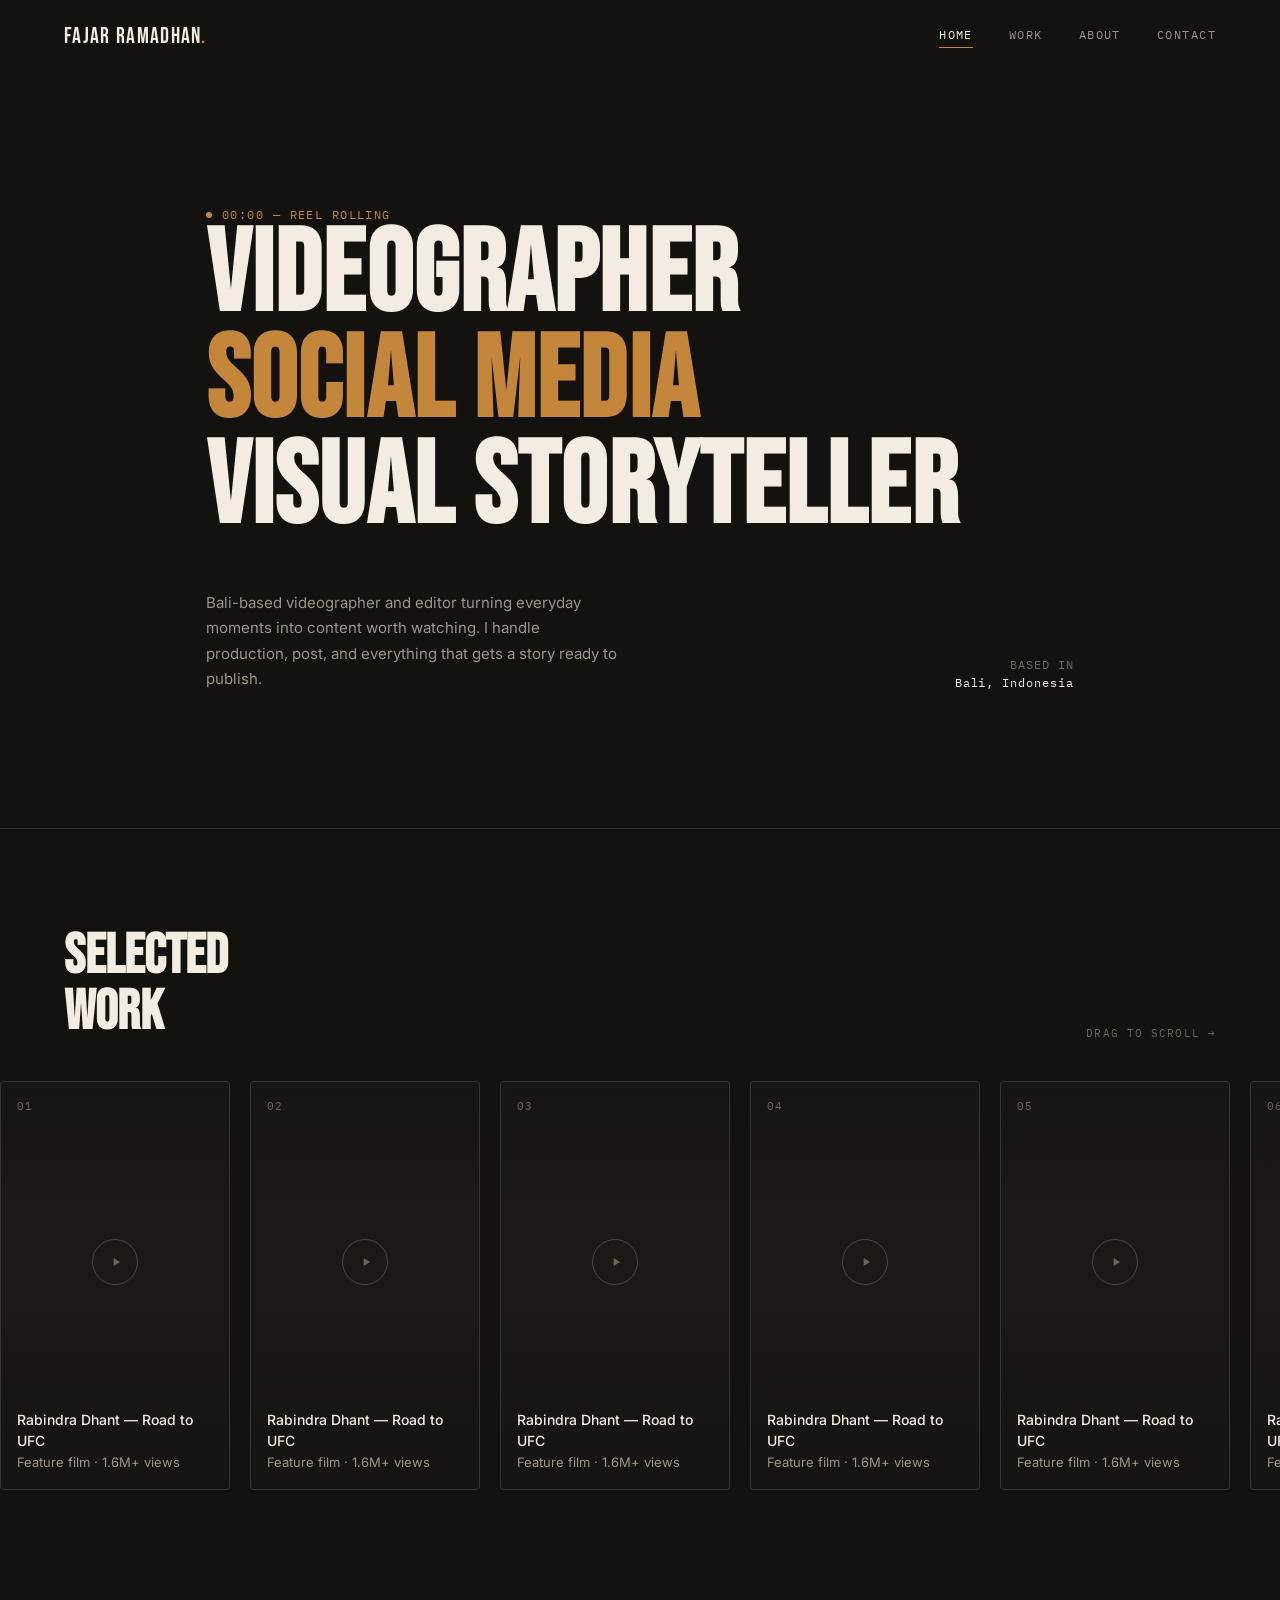
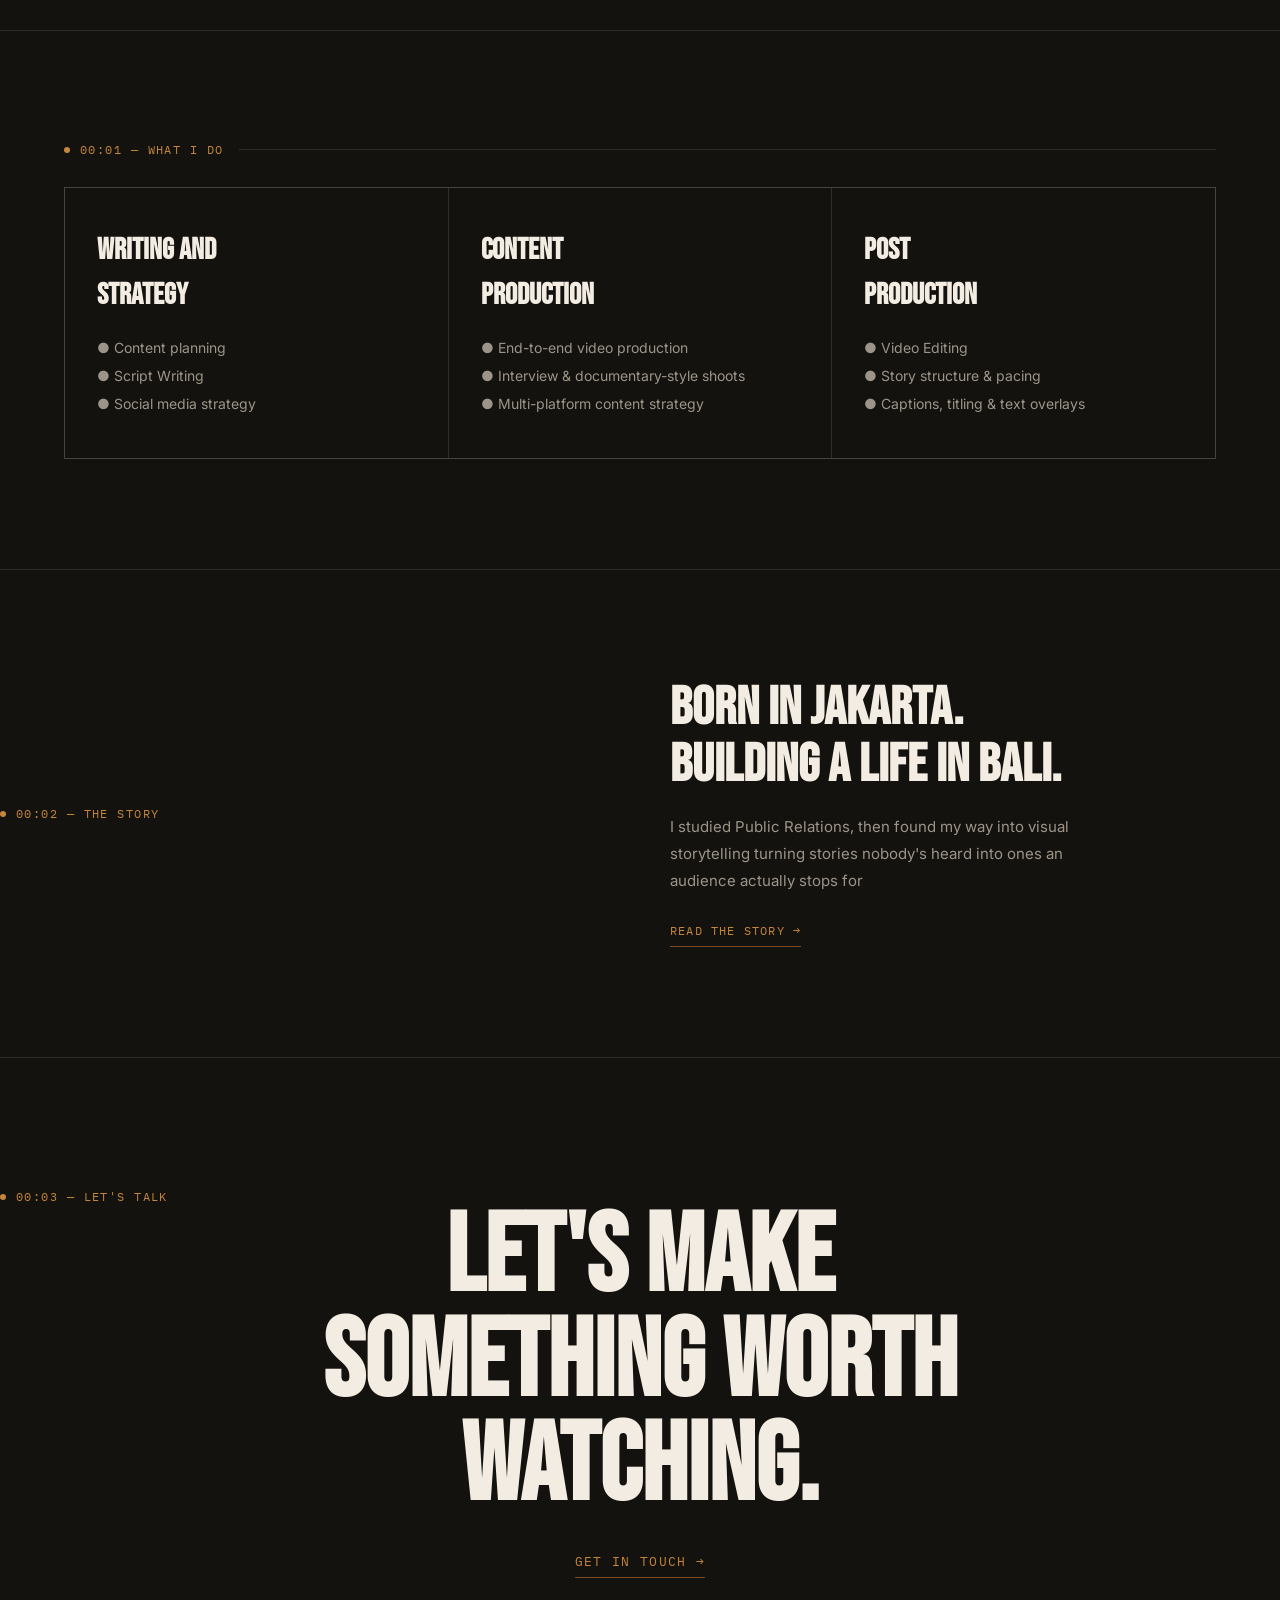
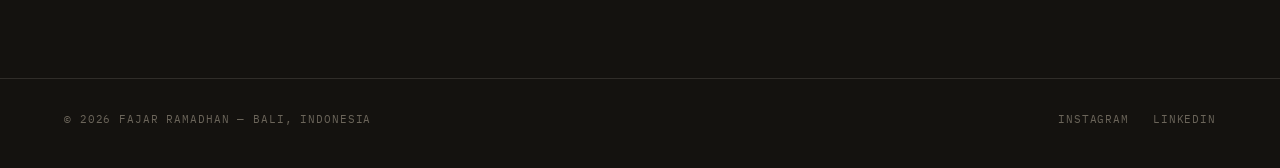
==== index.html @ 6af73016 "Initial portfolio commit" ====
<!DOCTYPE html>
<html lang="en">
<head>
<meta charset="UTF-8">
<meta name="viewport" content="width=device-width, initial-scale=1.0">
<title>Fajar Ramadhan — Videographer / Visual Storyteller</title>
<meta name="description" content="Portfolio of Fajar Ramadhan — Videographer, Social Media, Visual Storyteller.">
<link rel="stylesheet" href="style.css">
</head>
<body>

<header class="site-header">
  <a href="index.html" class="logo">FAJAR RAMADHAN<span>.</span></a>
  <nav class="site-nav">
    <a href="index.html" aria-current="page">Home</a>
    <a href="work.html">Work</a>
    <a href="about.html">About</a>
    <a href="contact.html">Contact</a>
  </nav>
  <button class="nav-toggle" aria-expanded="false" aria-label="Toggle menu">MENU</button>
</header>

<main>

 <!-- HERO -->
<section class="hero">
  <div class="wrap">
    <div class="timecode load-in load-in-1">00:00 — Reel rolling</div>
    <h1 class="hero-title">
      <span class="load-in load-in-2" style="display:block;">Videographer</span>
      <span class="load-in load-in-3 accent-word" style="display:block;">Social Media</span>
      <span class="load-in load-in-4" style="display:block;">Visual Storyteller</span>
    </h1>
    <div class="hero-foot load-in load-in-5">
      <p class="hero-copy">
        Bali-based videographer and editor turning everyday moments into content worth watching.
        I handle production, post, and everything that gets a story ready to publish.
      </p>
      <div class="hero-meta">
        <dl>
          <dt>Based in</dt>
          <dd>Bali, Indonesia</dd>
        </dl>
      </div>
    </div>
  </div>
</section>

  <!-- FILMSTRIP — signature element -->
  <section class="filmstrip-section reveal">
    <div class="filmstrip-head wrap">
      <h2>Selected<br>Work</h2>
      <span class="filmstrip-hint">Drag to scroll →</span>
    </div>

    <div class="filmstrip" id="workFilmstrip">
      <!-- Reel cards are placeholders — swap .reel-placeholder for a <video> tag once footage is curated -->
      <a class="reel-card" href="work.html">
  <video data-src="videos/rabindra.mp4" muted loop playsinline></video>
  <div class="reel-overlay">
    <span class="reel-num">01</span>
    <span class="reel-play"><svg viewBox="0 0 24 24" fill="currentColor"><path d="M8 5v14l11-7z"/></svg></span>
    <span class="reel-label"><b>Rabindra Dhant — Road to UFC</b>Feature film · 1.6M+ views</span>
  </div>
</a>
      <a class="reel-card" href="#">
  <video data-src="videos/rabindra.mp4" muted loop playsinline></video>
  <div class="reel-overlay">
    <span class="reel-num">02</span>
    <span class="reel-play"><svg viewBox="0 0 24 24" fill="currentColor"><path d="M8 5v14l11-7z"/></svg></span>
    <span class="reel-label"><b>Rabindra Dhant — Road to UFC</b>Feature film · 1.6M+ views</span>
  </div>
</a>
     <a class="reel-card" href="#">
  <video data-src="videos/rabindra.mp4" muted loop playsinline></video>
  <div class="reel-overlay">
    <span class="reel-num">03</span>
    <span class="reel-play"><svg viewBox="0 0 24 24" fill="currentColor"><path d="M8 5v14l11-7z"/></svg></span>
    <span class="reel-label"><b>Rabindra Dhant — Road to UFC</b>Feature film · 1.6M+ views</span>
  </div>
</a>
      <a class="reel-card" href="#">
  <video data-src="videos/rabindra.mp4" muted loop playsinline></video>
  <div class="reel-overlay">
    <span class="reel-num">04</span>
    <span class="reel-play"><svg viewBox="0 0 24 24" fill="currentColor"><path d="M8 5v14l11-7z"/></svg></span>
    <span class="reel-label"><b>Rabindra Dhant — Road to UFC</b>Feature film · 1.6M+ views</span>
  </div>
</a>
      <a class="reel-card" href="#">
  <video data-src="videos/rabindra.mp4" muted loop playsinline></video>
  <div class="reel-overlay">
    <span class="reel-num">05</span>
    <span class="reel-play"><svg viewBox="0 0 24 24" fill="currentColor"><path d="M8 5v14l11-7z"/></svg></span>
    <span class="reel-label"><b>Rabindra Dhant — Road to UFC</b>Feature film · 1.6M+ views</span>
  </div>
</a>
      <a class="reel-card" href="#">
  <video data-src="videos/rabindra.mp4" muted loop playsinline></video>
  <div class="reel-overlay">
    <span class="reel-num">06</span>
    <span class="reel-play"><svg viewBox="0 0 24 24" fill="currentColor"><path d="M8 5v14l11-7z"/></svg></span>
    <span class="reel-label"><b>Rabindra Dhant — Road to UFC</b>Feature film · 1.6M+ views</span>
  </div>
</a>
    </div>
  </section>

  <!-- SERVICES -->
  <section class="services-section reveal">
    <div class="wrap">
      <div class="eyebrow-line">
        <span class="timecode">00:01 — What I do</span>
        <span class="rule"></span>
      </div>
    </div>
    <div class="wrap">
      <div class="services-grid">
        <div class="service-cell">
          <h3>Writing and<br>Strategy</h3>
          <ul>
            <li>●	Content planning</li>
            <li>●	Script Writing</li>
            <li>●	Social media strategy</li>
          </ul>
        </div>
        <div class="service-cell">
          <h3>Content<br>Production</h3>
          <ul>
            <li>●	End-to-end video production</li>
            <li>●	Interview & documentary-style shoots</li>
            <li>●	Multi-platform content strategy</li>
          </ul>
        </div>
        <div class="service-cell">
          <h3>Post<br>Production</h3>
          <ul>
            <li>●	Video Editing</li>
            <li>●	Story structure & pacing</li>
            <li>●	Captions, titling & text overlays</li>
          </ul>
        </div>
      </div>
    </div>
  </section>

  <!-- ABOUT TEASER -->
  <section class="about-teaser wrap reveal">
    <div>
      <div class="timecode">00:02 — The story</div>
    </div>
    <div>
      <h2>Born in Jakarta.
        <br>Building a life in Bali.</h2>
      <p>
        I studied Public Relations, then found my way into visual storytelling
        turning stories nobody's heard into ones an audience actually stops for
      </p>
      <a href="about.html" class="text-link">Read the story →</a>
    </div>
  </section>

  <!-- CONTACT CTA -->
  <section class="contact-cta wrap reveal">
    <div class="timecode">00:03 — Let's talk</div>
    <h2>Let's make<br>something worth<br>watching.</h2>
    <a href="contact.html" class="text-link">Get in touch →</a>
  </section>

</main>

<footer class="site-footer">
  <span>© 2026 Fajar Ramadhan — Bali, Indonesia</span>
  <div class="footer-socials">
    <a href="https://instagram.com/fajarmdhn" target="_blank" rel="noopener">Instagram</a>
    <a href="https://www.linkedin.com/in/fajar-ramadhan-98757799/" target="_blank" rel="noopener">LinkedIn</a>
  </div>
</footer>

<script src="script.js"></script>
</body>
</html>
---- style.css ----
/* ==========================================================
   FAJAR — VIDEOGRAPHER PORTFOLIO
   Token system
   ========================================================== */

@import url('https://fonts.googleapis.com/css2?family=Bebas+Neue&family=IBM+Plex+Mono:wght@400;500&family=Inter:wght@400;500;600&display=swap');

:root {
  /* color */
  --bg: #14120F;
  --bg-elevated: #1C1914;
  --bg-elevated-2: #221E17;
  --ink: #F2ECE2;
  --ink-muted: #9C9488;
  --ink-faint: #6B655A;
  --accent: #C4863A;
  --accent-deep: #7A4A24;
  --line: rgba(242, 236, 226, 0.12);
  --line-strong: rgba(242, 236, 226, 0.22);

  /* type */
  --font-display: 'Bebas Neue', sans-serif;
  --font-body: 'Inter', sans-serif;
  --font-mono: 'IBM Plex Mono', monospace;

  /* layout */
  --edge: clamp(20px, 5vw, 64px);
  --max: 1400px;
}

* { box-sizing: border-box; margin: 0; padding: 0; }

html { scroll-behavior: smooth; }

@media (prefers-reduced-motion: reduce) {
  html { scroll-behavior: auto; }
  * { animation-duration: 0.01ms !important; transition-duration: 0.01ms !important; }
}

body {
  background: var(--bg);
  color: var(--ink);
  font-family: var(--font-body);
  font-weight: 400;
  line-height: 1.5;
  -webkit-font-smoothing: antialiased;
  overflow-x: hidden;
}

a {
  color: inherit;
  text-decoration: none;
}

img, video { max-width: 100%; display: block; }

::selection {
  background: var(--accent);
  color: var(--bg);
}

:focus-visible {
  outline: 2px solid var(--accent);
  outline-offset: 3px;
}

/* ---------- utility ---------- */

.wrap {
  max-width: var(--max);
  margin: 0 auto;
  padding-left: var(--edge);
  padding-right: var(--edge);
}

.timecode {
  font-family: var(--font-mono);
  font-size: 12px;
  letter-spacing: 0.12em;
  text-transform: uppercase;
  color: var(--accent);
  display: flex;
  align-items: center;
  gap: 10px;
}

.timecode::before {
  content: '';
  width: 6px;
  height: 6px;
  border-radius: 50%;
  background: var(--accent);
  flex-shrink: 0;
}

.eyebrow-line {
  display: flex;
  align-items: center;
  gap: 16px;
  margin-bottom: 28px;
}

.eyebrow-line .rule {
  height: 1px;
  flex: 1;
  background: var(--line);
}

/* ---------- nav ---------- */

.site-header {
  position: fixed;
  top: 0;
  left: 0;
  right: 0;
  z-index: 100;
  display: flex;
  align-items: center;
  justify-content: space-between;
  padding: 20px var(--edge);
  background: linear-gradient(to bottom, rgba(20, 18, 15, 0.9), transparent);
  backdrop-filter: blur(2px);
}

.logo {
  font-family: var(--font-display);
  font-size: 22px;
  letter-spacing: 0.06em;
  text-transform: uppercase;
}

.logo span { color: var(--accent); }

.site-nav {
  display: flex;
  align-items: center;
  gap: 36px;
  font-family: var(--font-mono);
  font-size: 12px;
  letter-spacing: 0.12em;
  text-transform: uppercase;
}

.site-nav a {
  position: relative;
  padding-bottom: 4px;
  color: var(--ink-muted);
  transition: color 0.25s ease;
}

.site-nav a:hover,
.site-nav a[aria-current="page"] {
  color: var(--ink);
}

.site-nav a[aria-current="page"]::after {
  content: '';
  position: absolute;
  left: 0;
  bottom: 0;
  width: 100%;
  height: 1px;
  background: var(--accent);
}

.nav-toggle {
  display: none;
  background: none;
  border: 1px solid var(--line-strong);
  color: var(--ink);
  width: 40px;
  height: 40px;
  border-radius: 50%;
  font-family: var(--font-mono);
  font-size: 11px;
  cursor: pointer;
}

@media (max-width: 720px) {
  .site-nav {
    position: fixed;
    inset: 0;
    background: var(--bg);
    flex-direction: column;
    justify-content: center;
    gap: 28px;
    font-size: 16px;
    transform: translateY(-100%);
    transition: transform 0.4s ease;
  }
  .site-nav.open { transform: translateY(0); }
  .nav-toggle { display: block; z-index: 101; }
}

/* ---------- hero ---------- */

.hero {
  padding: 160px var(--edge) 90px;
  min-height: 92vh;
  display: flex;
  flex-direction: column;
  justify-content: center;
  position: relative;
}

.hero-title {
  font-family: var(--font-display);
  font-size: clamp(48px, 9vw, 128px);
  line-height: 0.92;
  letter-spacing: 0.01em;
  text-transform: uppercase;
  max-width: 18ch;
}

.hero-title .accent-word { color: var(--accent); }

.hero-foot {
  margin-top: 48px;
  display: grid;
  grid-template-columns: 1fr 1fr;
  gap: 40px;
  align-items: end;
}

.hero-copy {
  max-width: 46ch;
  color: var(--ink-muted);
  font-size: 15px;
  line-height: 1.7;
}

.hero-meta {
  display: flex;
  justify-content: flex-end;
  text-align: right;
}

.hero-meta dl {
  font-family: var(--font-mono);
  font-size: 12px;
  color: var(--ink-faint);
  letter-spacing: 0.08em;
}

.hero-meta dt { margin-top: 12px; text-transform: uppercase; }
.hero-meta dd { color: var(--ink); }

@media (max-width: 720px) {
  .hero { padding-top: 130px; }
  .hero-foot { grid-template-columns: 1fr; gap: 24px; }
  .hero-meta { justify-content: flex-start; text-align: left; }
}

/* ---------- filmstrip (signature element) ---------- */

.filmstrip-section {
  padding: 100px 0 120px;
  border-top: 1px solid var(--line);
}

.filmstrip-head {
  padding: 0 var(--edge);
  display: flex;
  justify-content: space-between;
  align-items: flex-end;
  margin-bottom: 40px;
  gap: 24px;
}

.filmstrip-head h2 {
  font-family: var(--font-display);
  font-size: clamp(32px, 5vw, 56px);
  text-transform: uppercase;
  line-height: 1;
}

.filmstrip-hint {
  font-family: var(--font-mono);
  font-size: 11px;
  color: var(--ink-faint);
  text-transform: uppercase;
  letter-spacing: 0.1em;
  white-space: nowrap;
}

.filmstrip {
  display: flex;
  gap: 20px;
  overflow-x: auto;
  padding: 0 var(--edge) 20px;
  scroll-snap-type: x proximity;
  cursor: grab;
  scrollbar-width: none;
}

.filmstrip.dragging { cursor: grabbing; scroll-behavior: auto; }
.filmstrip::-webkit-scrollbar { display: none; }

.reel-card {
  position: relative;
  flex: 0 0 auto;
  width: min(230px, 62vw);
  aspect-ratio: 9 / 16;
  border-radius: 4px;
  overflow: hidden;
  scroll-snap-align: start;
  background: var(--bg-elevated);
  border: 1px solid var(--line);
  transition: border-color 0.3s ease, transform 0.4s ease;
}

.reel-card:hover { border-color: var(--line-strong); transform: translateY(-6px); }

.reel-placeholder {
  position: absolute;
  inset: 0;
  display: flex;
  flex-direction: column;
  justify-content: space-between;
  padding: 16px;
  background:
    repeating-linear-gradient(135deg, transparent, transparent 18px, rgba(242,236,226,0.03) 18px, rgba(242,236,226,0.03) 19px),
    linear-gradient(160deg, var(--bg-elevated-2), var(--bg-elevated) 60%);
}

/* Use .reel-overlay instead of .reel-placeholder once a real <video> is dropped in.
   It sits on top of the video with a dark gradient so the text stays readable. */
.reel-card video {
  position: absolute;
  inset: 0;
  width: 100%;
  height: 100%;
  object-fit: cover;
}

.reel-overlay {
  position: absolute;
  inset: 0;
  display: flex;
  flex-direction: column;
  justify-content: space-between;
  padding: 16px;
  background: linear-gradient(180deg, rgba(20,18,15,0.55) 0%, rgba(20,18,15,0.05) 30%, rgba(20,18,15,0.05) 55%, rgba(20,18,15,0.75) 100%);
  pointer-events: none;
}

.reel-num {
  font-family: var(--font-mono);
  font-size: 11px;
  color: var(--ink-faint);
  letter-spacing: 0.08em;
}

.reel-play {
  align-self: center;
  margin: auto;
  width: 46px;
  height: 46px;
  border-radius: 50%;
  border: 1px solid var(--line-strong);
  display: flex;
  align-items: center;
  justify-content: center;
  color: var(--ink-faint);
  cursor: pointer;
  pointer-events: auto;
  transition: border-color 0.3s ease, color 0.3s ease, background 0.3s ease;
}

.reel-play.is-playing {
  border-color: var(--accent);
  background: var(--accent);
  color: var(--bg);
}

/* ---------- video lightbox ---------- */

.video-modal {
  position: fixed;
  inset: 0;
  z-index: 200;
  display: flex;
  align-items: center;
  justify-content: center;
  background: rgba(10, 9, 7, 0.9);
  opacity: 0;
  pointer-events: none;
  transition: opacity 0.3s ease;
}

.video-modal.open {
  opacity: 1;
  pointer-events: auto;
}

.video-modal-inner {
  position: relative;
  width: min(420px, 90vw);
  aspect-ratio: 9 / 16;
  background: var(--bg-elevated);
  border-radius: 6px;
  overflow: hidden;
  transform: translateY(16px);
  transition: transform 0.3s ease;
}

.video-modal.open .video-modal-inner {
  transform: translateY(0);
}

.video-modal video {
  width: 100%;
  height: 100%;
  object-fit: cover;
}

.video-modal-close {
  position: absolute;
  top: -46px;
  right: 0;
  width: 36px;
  height: 36px;
  border-radius: 50%;
  border: 1px solid var(--line-strong);
  background: transparent;
  color: var(--ink);
  font-family: var(--font-mono);
  font-size: 14px;
  cursor: pointer;
}

.video-modal-close:hover { border-color: var(--accent); color: var(--accent); }

.reel-card:hover .reel-play { border-color: var(--accent); color: var(--accent); }

.reel-play svg { width: 14px; height: 14px; margin-left: 2px; }

.reel-label {
  font-size: 13px;
  color: var(--ink-muted);
}

.reel-label b { display: block; color: var(--ink); font-weight: 500; font-size: 14px; margin-bottom: 2px; }

/* ---------- services ---------- */

.services-section {
  padding: 110px 0;
  border-top: 1px solid var(--line);
}

.services-grid {
  display: grid;
  grid-template-columns: repeat(3, 1fr);
  gap: 1px;
  background: var(--line);
  border: 1px solid var(--line);
}

.service-cell {
  background: var(--bg);
  padding: 40px 32px;
}

.service-cell .timecode { margin-bottom: 20px; }

.service-cell h3 {
  font-family: var(--font-display);
  font-size: 30px;
  text-transform: uppercase;
  margin-bottom: 16px;
}

.service-cell ul {
  list-style: none;
  color: var(--ink-muted);
  font-size: 14px;
  line-height: 2;
}

@media (max-width: 900px) {
  .services-grid { grid-template-columns: 1fr; }
}

/* ---------- about teaser ---------- */

.about-teaser {
  padding: 110px 0;
  border-top: 1px solid var(--line);
  display: grid;
  grid-template-columns: 1fr 1fr;
  gap: 60px;
  align-items: center;
}

.about-teaser h2 {
  font-family: var(--font-display);
  font-size: clamp(32px, 5vw, 54px);
  text-transform: uppercase;
  line-height: 1.05;
}

.about-teaser p {
  color: var(--ink-muted);
  font-size: 15px;
  line-height: 1.8;
  margin-top: 20px;
  max-width: 50ch;
}

.text-link {
  display: inline-flex;
  align-items: center;
  gap: 10px;
  margin-top: 28px;
  font-family: var(--font-mono);
  font-size: 12px;
  text-transform: uppercase;
  letter-spacing: 0.1em;
  color: var(--accent);
  border-bottom: 1px solid var(--accent-deep);
  padding-bottom: 6px;
  transition: border-color 0.25s ease, gap 0.25s ease;
}

.text-link:hover { border-color: var(--accent); gap: 14px; }

@media (max-width: 780px) {
  .about-teaser { grid-template-columns: 1fr; }
}

/* ---------- contact cta ---------- */

.contact-cta {
  padding: 130px 0 100px;
  border-top: 1px solid var(--line);
  text-align: center;
}

.contact-cta h2 {
  font-family: var(--font-display);
  font-size: clamp(40px, 10vw, 110px);
  text-transform: uppercase;
  line-height: 0.95;
}

.contact-cta .text-link {
  margin-top: 32px;
  font-size: 13px;
}

/* ---------- footer ---------- */

.site-footer {
  border-top: 1px solid var(--line);
  padding: 32px var(--edge) 40px;
  display: flex;
  justify-content: space-between;
  align-items: center;
  flex-wrap: wrap;
  gap: 16px;
  font-family: var(--font-mono);
  font-size: 11px;
  letter-spacing: 0.08em;
  text-transform: uppercase;
  color: var(--ink-faint);
}

.footer-socials { display: flex; gap: 24px; }
.footer-socials a:hover { color: var(--accent); }

/* ---------- reveal-on-scroll ---------- */

.reveal {
  opacity: 0;
  transform: translateY(24px);
  transition: opacity 0.7s ease, transform 0.7s ease;
}

.reveal.in-view {
  opacity: 1;
  transform: translateY(0);
}

/* ---------- hero load-in animation ---------- */

@keyframes fadeUpIn {
  from {
    opacity: 0;
    transform: translateY(22px);
  }
  to {
    opacity: 1;
    transform: translateY(0);
  }
}

.load-in {
  opacity: 0;
  animation: fadeUpIn 0.8s cubic-bezier(0.22, 1, 0.36, 1) forwards;
}

.load-in-1 { animation-delay: 0.05s; }
.load-in-2 { animation-delay: 0.2s; }
.load-in-3 { animation-delay: 0.35s; }
.load-in-4 { animation-delay: 0.5s; }
.load-in-5 { animation-delay: 0.65s; }

/* ---------- generic inner page hero (work/about/contact) ---------- */

.page-hero {
  padding: 160px var(--edge) 60px;
}

.page-hero .timecode { margin-bottom: 20px; }

.page-hero h1 {
  font-family: var(--font-display);
  font-size: clamp(40px, 8vw, 90px);
  text-transform: uppercase;
  line-height: 0.95;
}

.page-hero p {
  margin-top: 20px;
  max-width: 55ch;
  color: var(--ink-muted);
  font-size: 15px;
  line-height: 1.7;
}
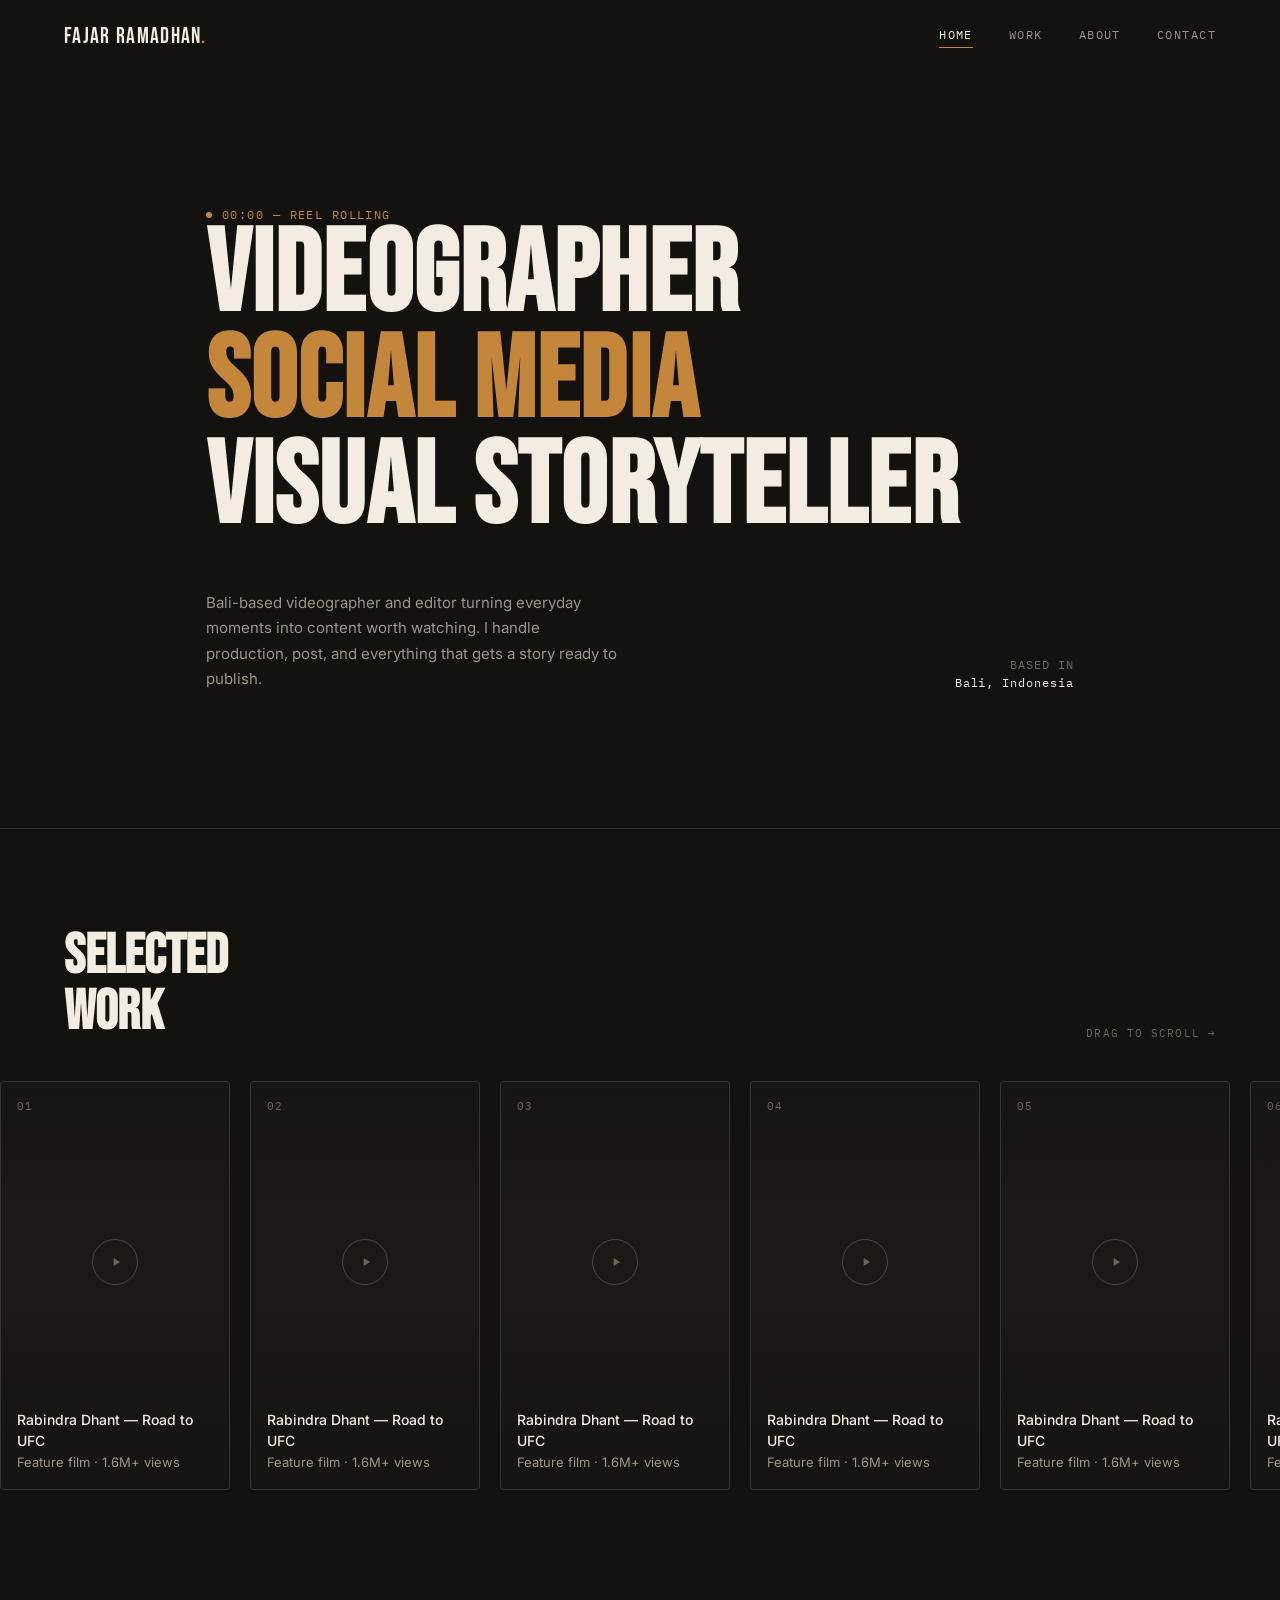
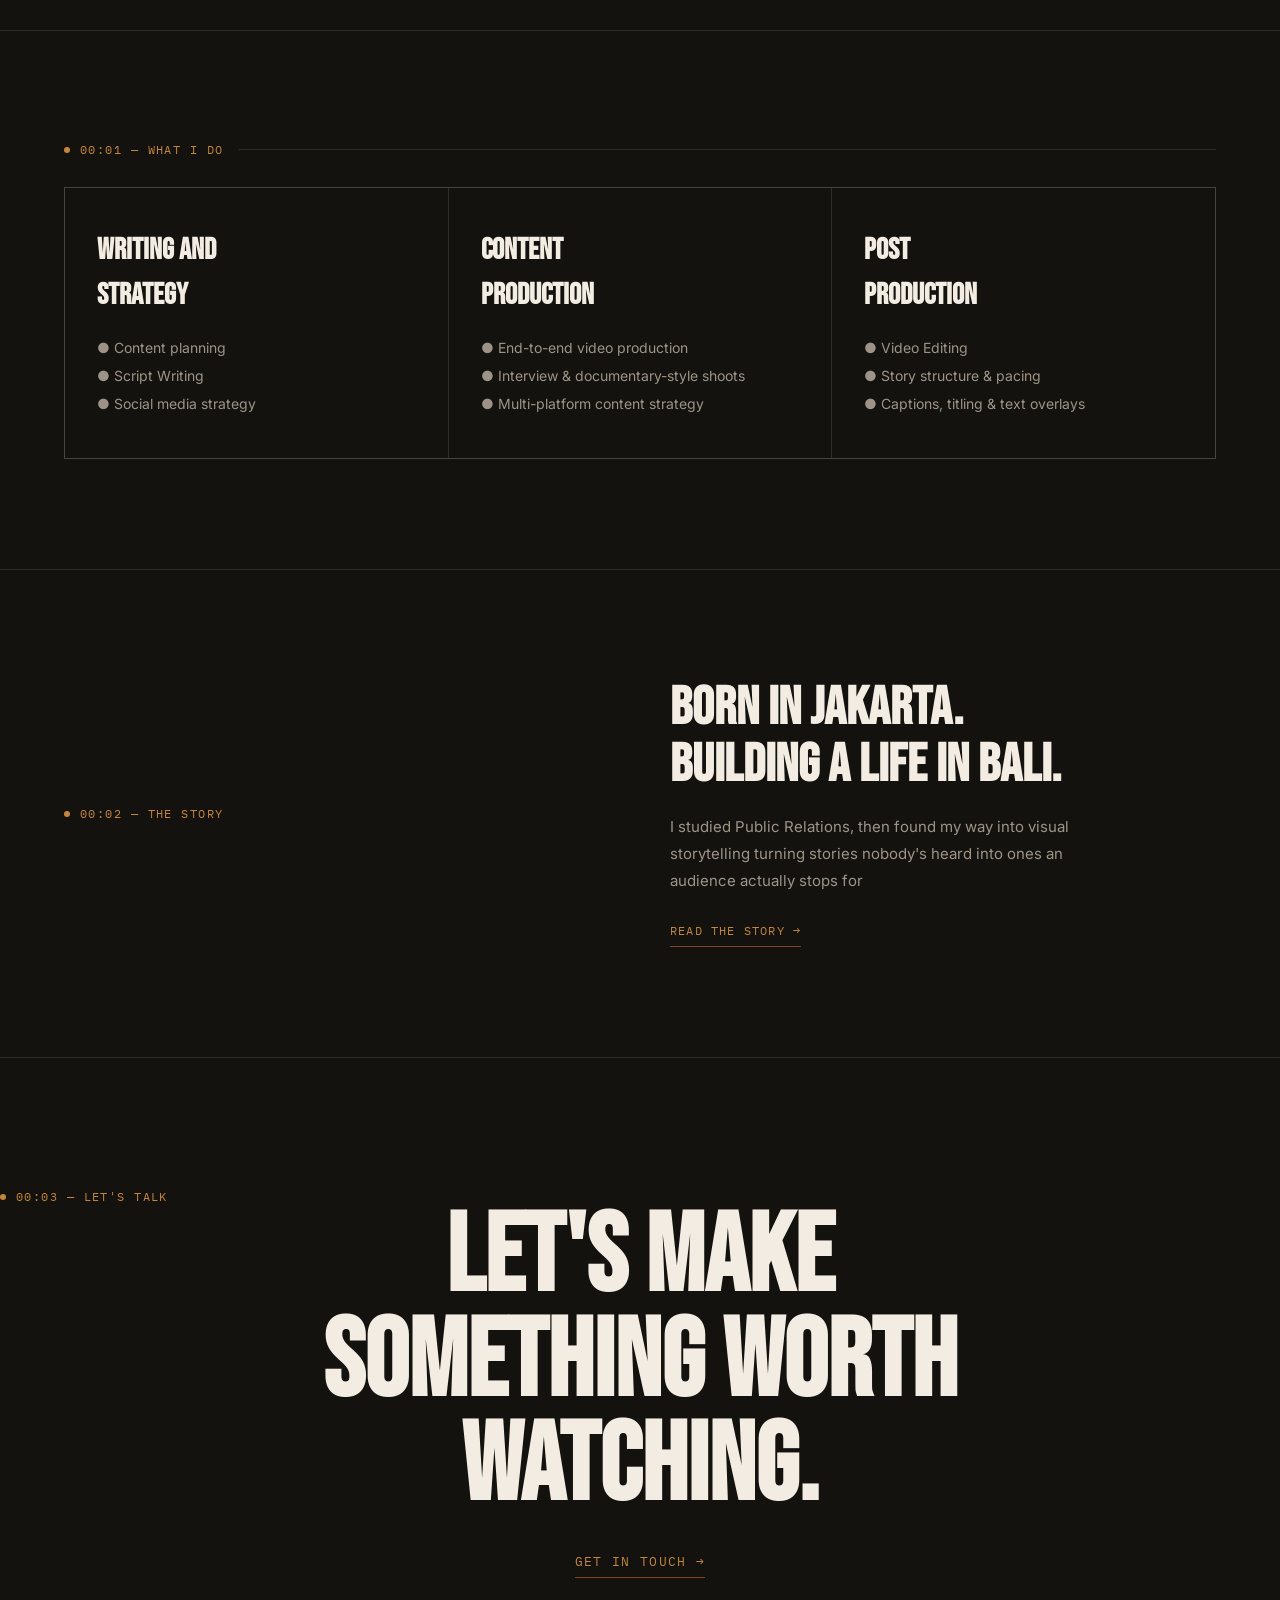
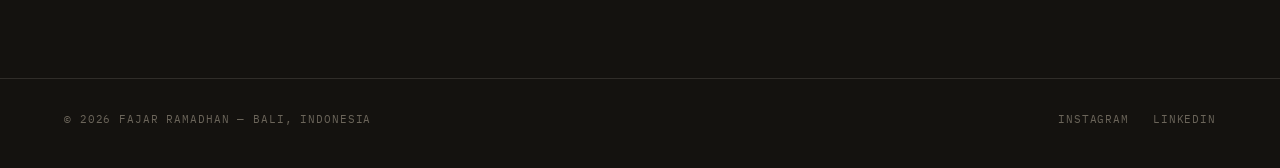
==== commit 62739490: "add camera emoji favicon" ====
--- a/index.html
+++ b/index.html
@@ -1,6 +1,7 @@
 <!DOCTYPE html>
 <html lang="en">
 <head>
+<link rel="icon" href="data:image/svg+xml,<svg xmlns=%22http://www.w3.org/2000/svg%22 viewBox=%220 0 100 100%22><text y=%22.9em%22 font-size=%2290%22>📷</text></svg>">
 <meta charset="UTF-8">
 <meta name="viewport" content="width=device-width, initial-scale=1.0">
 <title>Fajar Ramadhan — Videographer / Visual Storyteller</title>
--- a/style.css
+++ b/style.css
@@ -24,7 +24,7 @@
   --font-mono: 'IBM Plex Mono', monospace;
 
   /* layout */
-  --edge: clamp(20px, 5vw, 64px);
+  --edge: clamp(28px, 5vw, 64px);
   --max: 1400px;
 }
 
@@ -482,10 +482,12 @@
   .services-grid { grid-template-columns: 1fr; }
 }
 
+
 /* ---------- about teaser ---------- */
 
 .about-teaser {
-  padding: 110px 0;
+  padding-top: 110px;
+  padding-bottom: 110px;
   border-top: 1px solid var(--line);
   display: grid;
   grid-template-columns: 1fr 1fr;
@@ -526,7 +528,13 @@
 .text-link:hover { border-color: var(--accent); gap: 14px; }
 
 @media (max-width: 780px) {
-  .about-teaser { grid-template-columns: 1fr; }
+  .about-teaser {
+    grid-template-columns: 1fr;
+    align-items: start;
+  }
+  .about-teaser .eyebrow-line {
+    margin-bottom: 16px;
+  }
 }
 
 /* ---------- contact cta ---------- */
@@ -535,6 +543,18 @@
   padding: 130px 0 100px;
   border-top: 1px solid var(--line);
   text-align: center;
+}
+
+@media (max-width: 720px) {
+  .contact-cta {
+    padding-top: 210px;
+  }
+  .contact-cta .eyebrow-line {
+    margin-bottom: 20px;
+  }
+  .contact-cta h2 {
+    margin-top: 8px;
+  }
 }
 
 .contact-cta h2 {
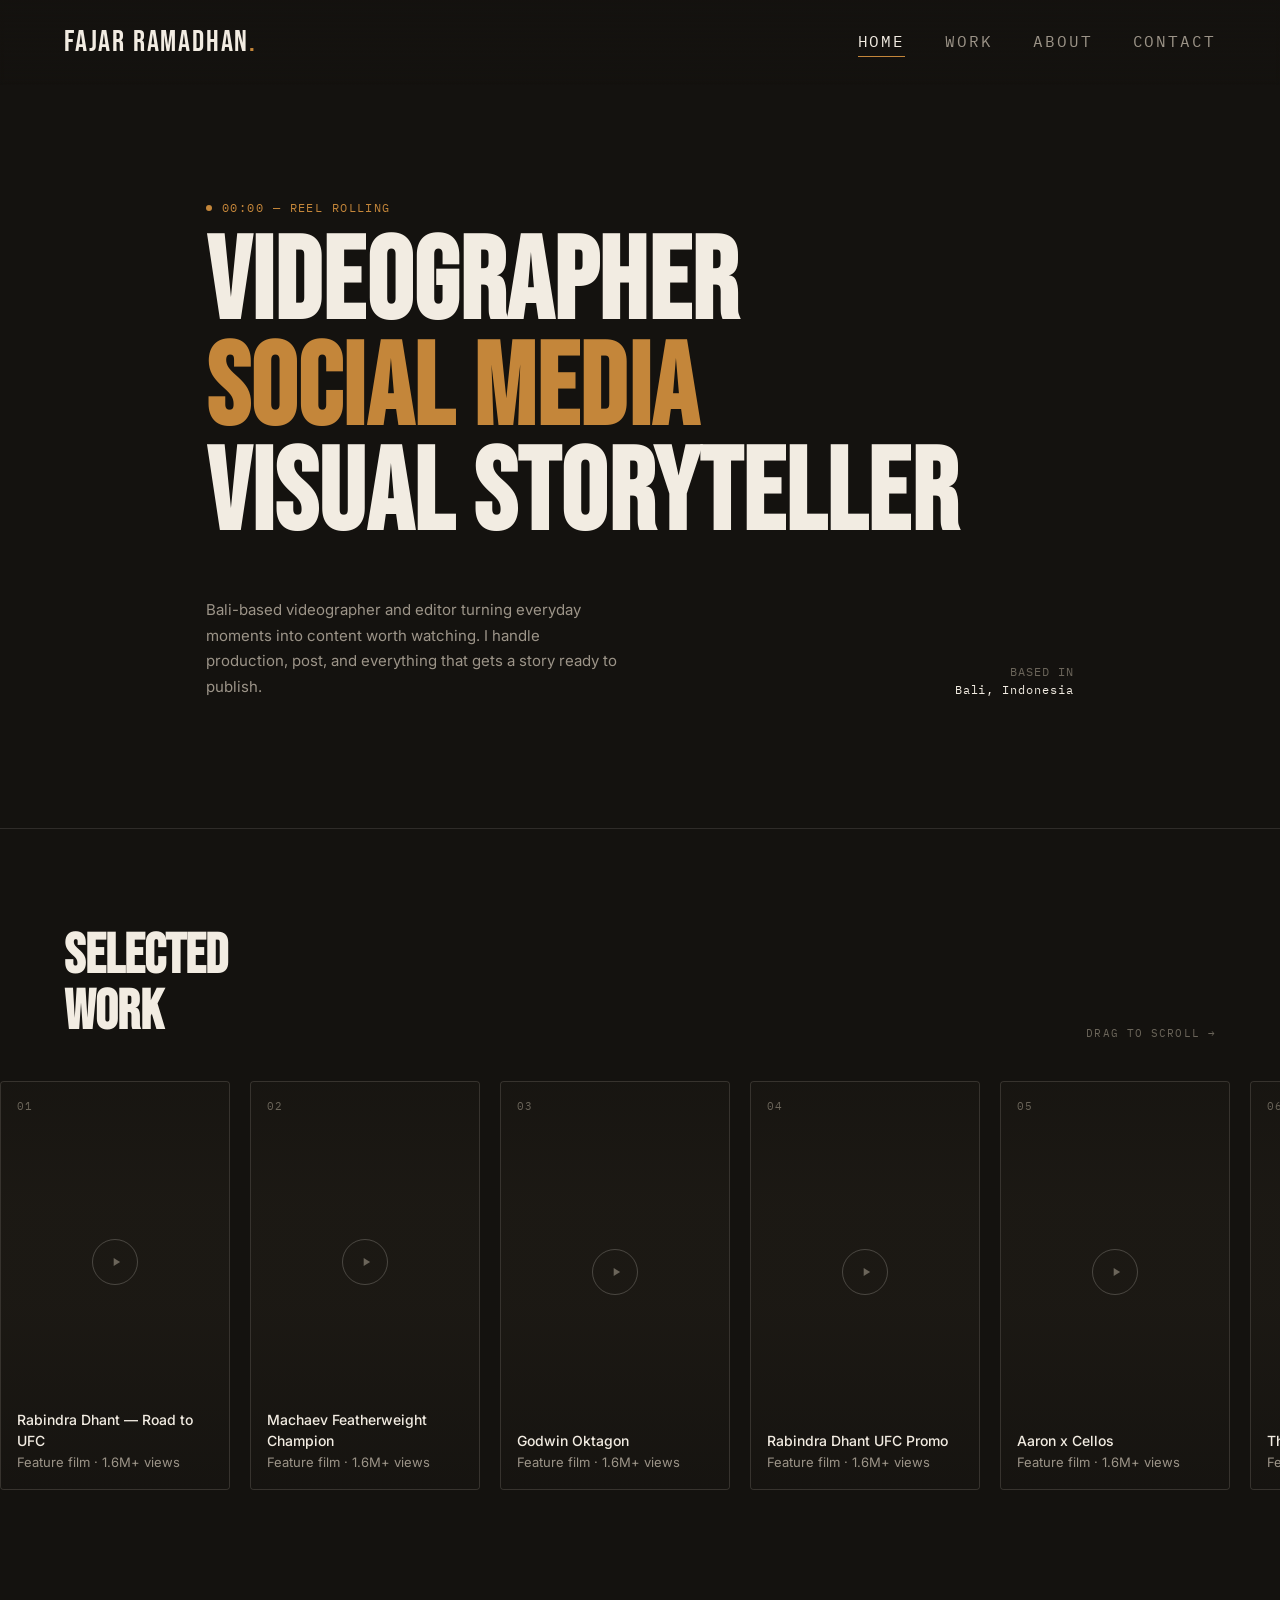
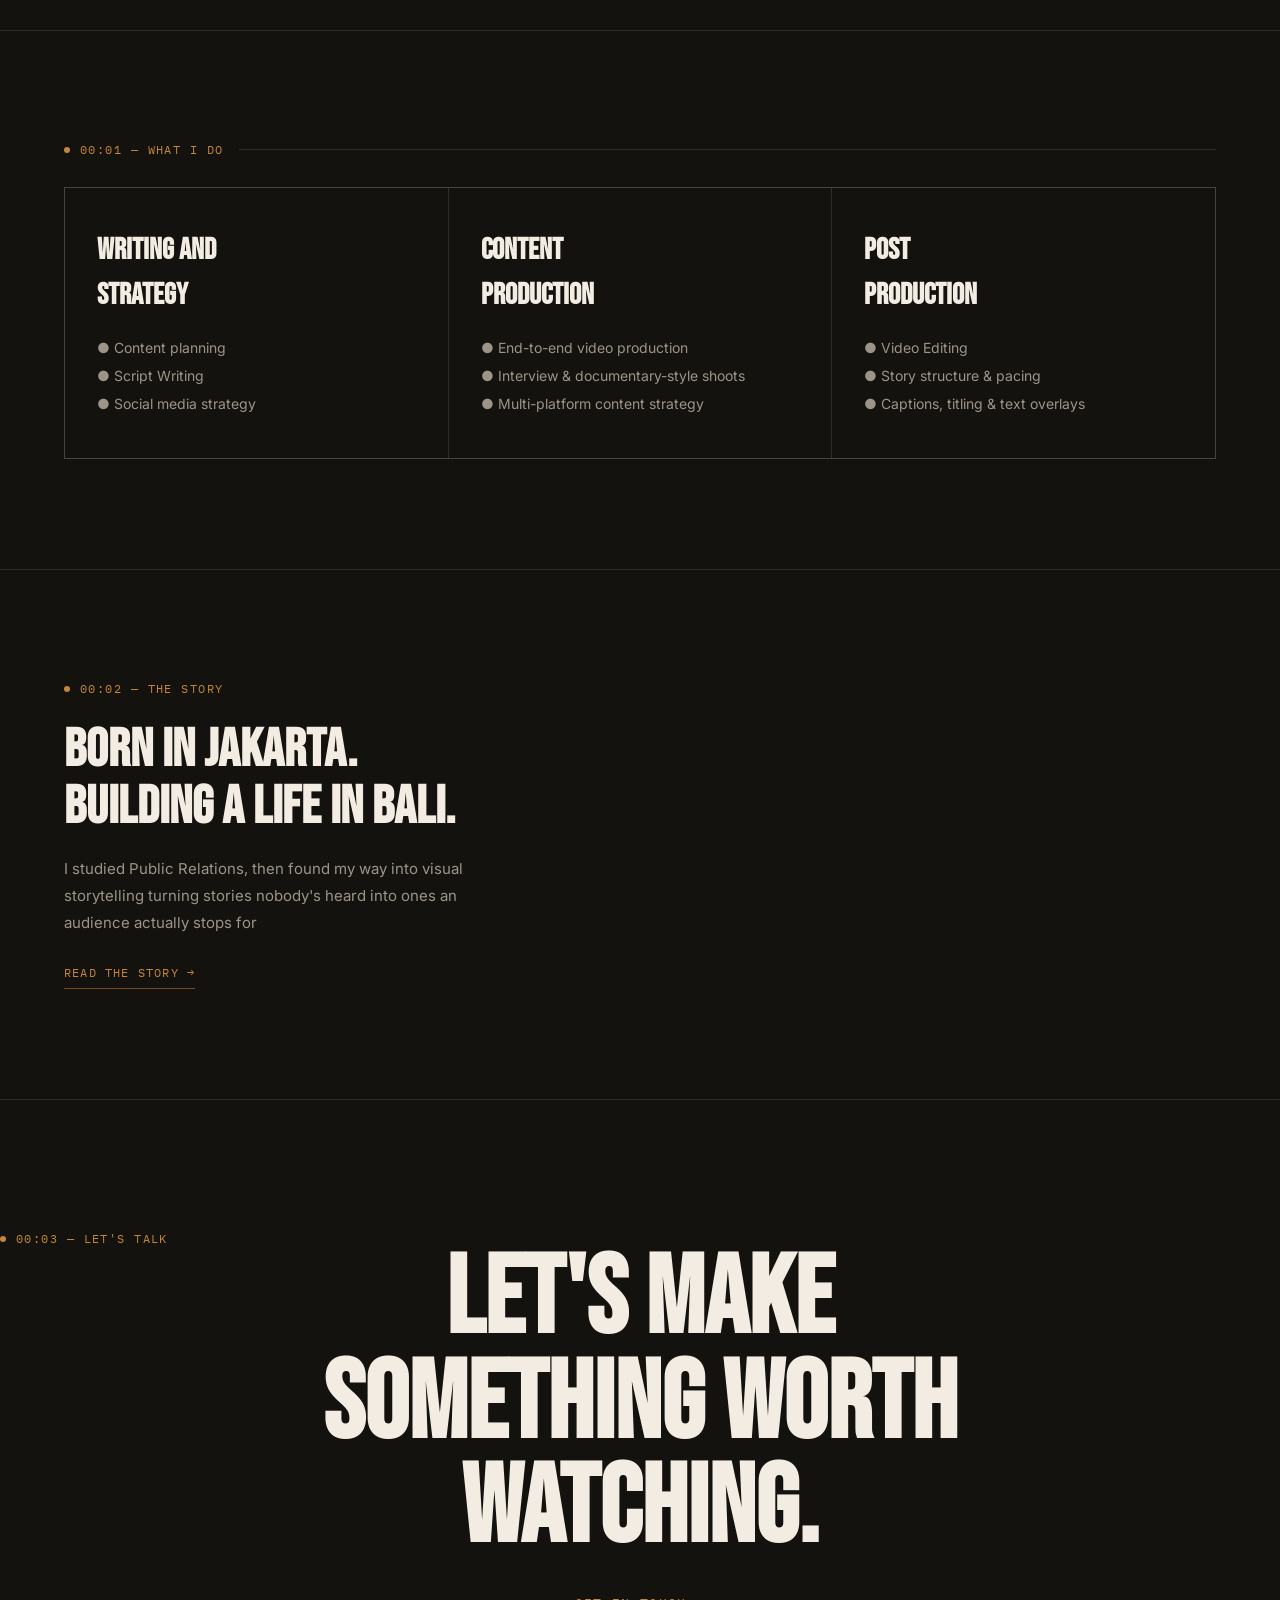
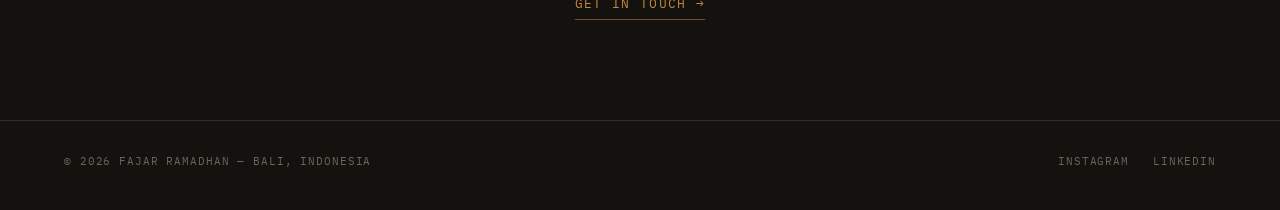
==== commit 7e12a117: "update contact and work page copy" ====
--- a/index.html
+++ b/index.html
@@ -57,7 +57,7 @@
     <div class="filmstrip" id="workFilmstrip">
       <!-- Reel cards are placeholders — swap .reel-placeholder for a <video> tag once footage is curated -->
       <a class="reel-card" href="work.html">
-  <video data-src="videos/rabindra.mp4" muted loop playsinline></video>
+  <video src="https://pub-6a0c538e8df940d6923bbdad98bf5d9e.r2.dev/Videos/Rabindra%20Road%20To%20UFC.mp4" muted loop playsinline></video>
   <div class="reel-overlay">
     <span class="reel-num">01</span>
     <span class="reel-play"><svg viewBox="0 0 24 24" fill="currentColor"><path d="M8 5v14l11-7z"/></svg></span>
@@ -65,43 +65,43 @@
   </div>
 </a>
       <a class="reel-card" href="#">
-  <video data-src="videos/rabindra.mp4" muted loop playsinline></video>
+  <video src="https://pub-6a0c538e8df940d6923bbdad98bf5d9e.r2.dev/Videos/Machaev%20Featherweight%20Champion.mp4" muted loop playsinline></video>
   <div class="reel-overlay">
     <span class="reel-num">02</span>
     <span class="reel-play"><svg viewBox="0 0 24 24" fill="currentColor"><path d="M8 5v14l11-7z"/></svg></span>
-    <span class="reel-label"><b>Rabindra Dhant — Road to UFC</b>Feature film · 1.6M+ views</span>
+    <span class="reel-label"><b>Machaev Featherweight Champion</b>Feature film · 1.6M+ views</span>
   </div>
 </a>
      <a class="reel-card" href="#">
-  <video data-src="videos/rabindra.mp4" muted loop playsinline></video>
+  <video src="https://pub-6a0c538e8df940d6923bbdad98bf5d9e.r2.dev/Videos/Godwin%20Oktagon.mp4" muted loop playsinline></video>
   <div class="reel-overlay">
     <span class="reel-num">03</span>
     <span class="reel-play"><svg viewBox="0 0 24 24" fill="currentColor"><path d="M8 5v14l11-7z"/></svg></span>
-    <span class="reel-label"><b>Rabindra Dhant — Road to UFC</b>Feature film · 1.6M+ views</span>
+    <span class="reel-label"><b>Godwin Oktagon</b>Feature film · 1.6M+ views</span>
   </div>
 </a>
       <a class="reel-card" href="#">
-  <video data-src="videos/rabindra.mp4" muted loop playsinline></video>
+  <video src="https://pub-6a0c538e8df940d6923bbdad98bf5d9e.r2.dev/Videos/Rabindra%20Dhant%20Road%20To%20UFC%20Promo%202.mp4" muted loop playsinline></video>
   <div class="reel-overlay">
     <span class="reel-num">04</span>
     <span class="reel-play"><svg viewBox="0 0 24 24" fill="currentColor"><path d="M8 5v14l11-7z"/></svg></span>
-    <span class="reel-label"><b>Rabindra Dhant — Road to UFC</b>Feature film · 1.6M+ views</span>
+    <span class="reel-label"><b>Rabindra Dhant UFC Promo</b>Feature film · 1.6M+ views</span>
   </div>
 </a>
       <a class="reel-card" href="#">
-  <video data-src="videos/rabindra.mp4" muted loop playsinline></video>
+  <video src="https://pub-6a0c538e8df940d6923bbdad98bf5d9e.r2.dev/Videos/Aaron%20x%20Cellos%20Interview%20Promo%20for%20Byon%20Combat.mp4" muted loop playsinline></video>
   <div class="reel-overlay">
     <span class="reel-num">05</span>
     <span class="reel-play"><svg viewBox="0 0 24 24" fill="currentColor"><path d="M8 5v14l11-7z"/></svg></span>
-    <span class="reel-label"><b>Rabindra Dhant — Road to UFC</b>Feature film · 1.6M+ views</span>
+    <span class="reel-label"><b>Aaron x Cellos</b>Feature film · 1.6M+ views</span>
   </div>
 </a>
       <a class="reel-card" href="#">
-  <video data-src="videos/rabindra.mp4" muted loop playsinline></video>
+  <video src="https://pub-6a0c538e8df940d6923bbdad98bf5d9e.r2.dev/Videos/The%20Yuki%20Show%20Eps%20Fighters%20Sparring.mp4" muted loop playsinline></video>
   <div class="reel-overlay">
     <span class="reel-num">06</span>
     <span class="reel-play"><svg viewBox="0 0 24 24" fill="currentColor"><path d="M8 5v14l11-7z"/></svg></span>
-    <span class="reel-label"><b>Rabindra Dhant — Road to UFC</b>Feature film · 1.6M+ views</span>
+    <span class="reel-label"><b>The Yuki Show</b>Feature film · 1.6M+ views</span>
   </div>
 </a>
     </div>
--- a/style.css
+++ b/style.css
@@ -124,7 +124,7 @@
 
 .logo {
   font-family: var(--font-display);
-  font-size: 22px;
+  font-size: 30px;
   letter-spacing: 0.06em;
   text-transform: uppercase;
 }
@@ -134,9 +134,9 @@
 .site-nav {
   display: flex;
   align-items: center;
-  gap: 36px;
-  font-family: var(--font-mono);
-  font-size: 12px;
+  gap: 40px;
+  font-family: var(--font-mono);
+  font-size: 16x;
   letter-spacing: 0.12em;
   text-transform: uppercase;
 }
@@ -203,6 +203,10 @@
   position: relative;
 }
 
+.hero .timecode {
+  margin-bottom: 15px;
+}
+
 .hero-title {
   font-family: var(--font-display);
   font-size: clamp(48px, 9vw, 128px);
@@ -490,9 +494,8 @@
   padding-bottom: 110px;
   border-top: 1px solid var(--line);
   display: grid;
-  grid-template-columns: 1fr 1fr;
-  gap: 60px;
-  align-items: center;
+  grid-template-columns: 1fr;
+  gap: 24px;
 }
 
 .about-teaser h2 {
